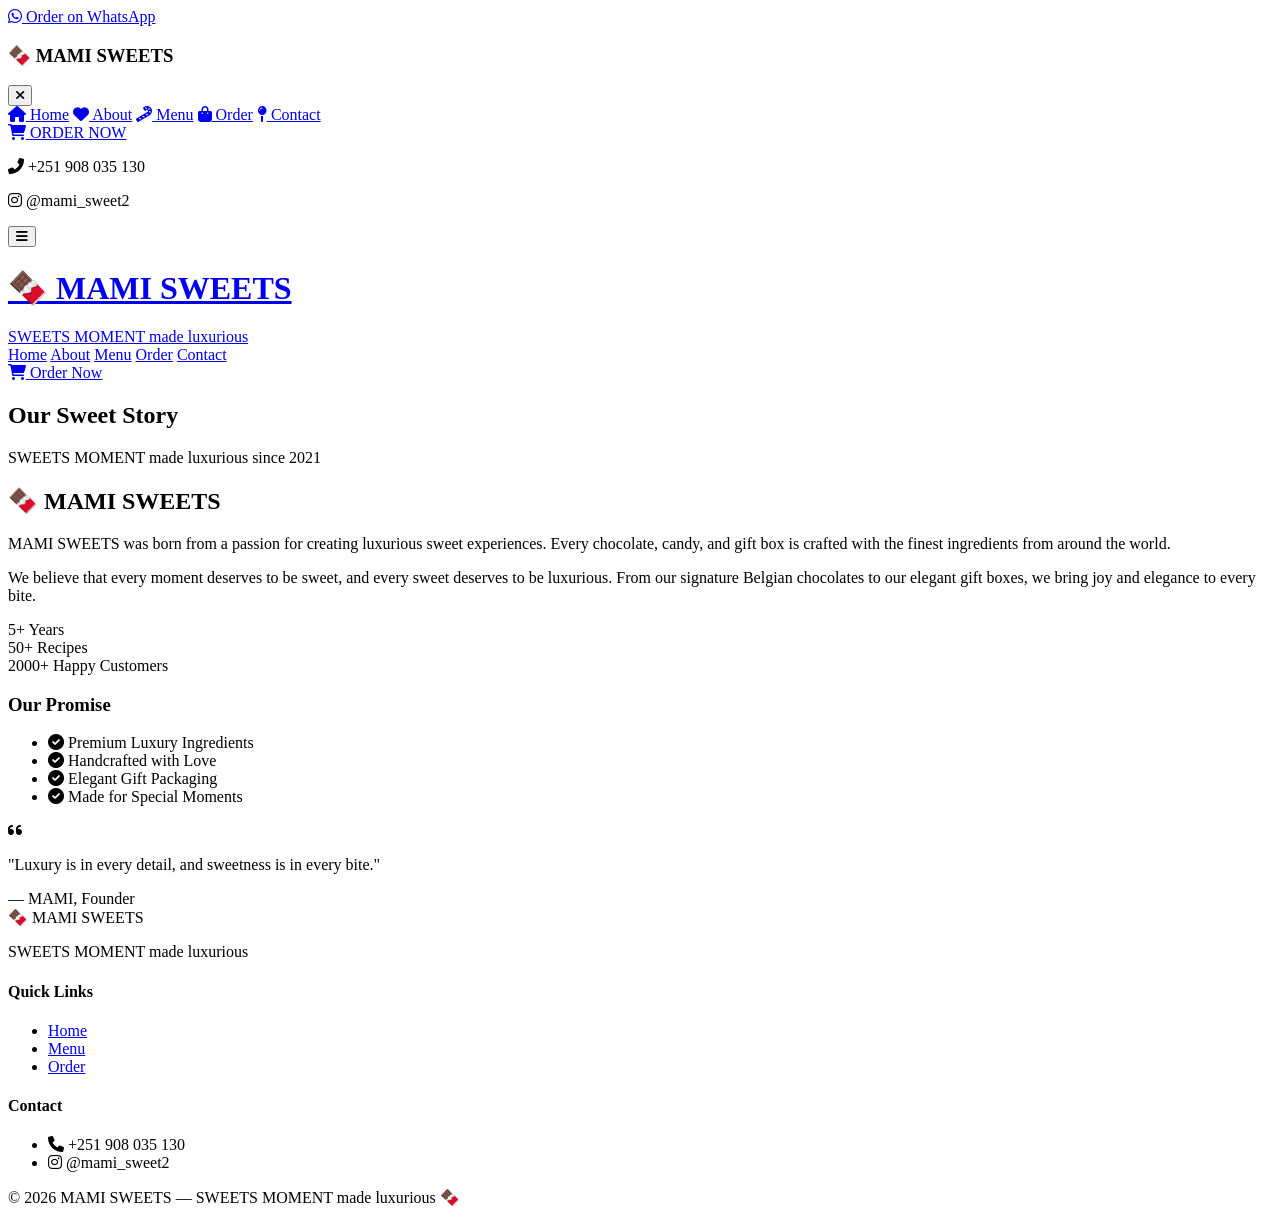
==== about.html @ bbfd6d81 "Create about.html" ====
<!DOCTYPE html>
<html lang="en">
<head>
    <meta charset="UTF-8">
    <meta name="viewport" content="width=device-width, initial-scale=1.0">
    <meta name="description" content="About MAMI SWEETS - Luxury sweets made with love in Addis Ababa">
    <title>About | MAMI SWEETS | SWEETS MOMENT made luxurious</title>
    <link href="https://fonts.googleapis.com/css2?family=Inter:wght@300;400;500;600;700&family=Playfair+Display:wght@400;500;600;700&display=swap" rel="stylesheet">
    <link rel="stylesheet" href="https://cdnjs.cloudflare.com/ajax/libs/font-awesome/6.0.0-beta3/css/all.min.css">
    <link rel="stylesheet" href="https://unpkg.com/aos@2.3.1/dist/aos.css">
    <link rel="stylesheet" href="css/style.css">
</head>
<body>

<div class="page-transition"></div>

<a href="https://wa.me/251908035130?text=Hello%20MAMI%20SWEETS" class="whatsapp-float" target="_blank">
    <i class="fab fa-whatsapp"></i>
    <span class="whatsapp-tooltip">Order on WhatsApp</span>
</a>

<div class="mobile-sidebar" id="mobileSidebar">
    <div class="sidebar-header"><h3>🍫 MAMI SWEETS</h3><button class="close-sidebar" id="closeSidebarBtn"><i class="fas fa-times"></i></button></div>
    <div class="sidebar-nav">
        <a href="index.html"><i class="fas fa-home"></i> Home</a>
        <a href="about.html" class="active"><i class="fas fa-heart"></i> About</a>
        <a href="menu.html"><i class="fas fa-candy-cane"></i> Menu</a>
        <a href="order.html"><i class="fas fa-shopping-bag"></i> Order</a>
        <a href="contact.html"><i class="fas fa-map-pin"></i> Contact</a>
    </div>
    <a href="order.html" class="sidebar-order-btn"><i class="fas fa-shopping-cart"></i> ORDER NOW</a>
    <div class="sidebar-footer">
        <p><i class="fas fa-phone-alt"></i> +251 908 035 130</p>
        <p><i class="fab fa-instagram"></i> @mami_sweet2</p>
    </div>
</div>
<div class="sidebar-overlay" id="sidebarOverlay"></div>

<header class="main-header">
    <div class="container">
        <button class="mobile-menu-btn" id="mobileMenuBtn"><i class="fas fa-bars"></i></button>
        <div class="logo"><a href="index.html"><h1>🍫 MAMI SWEETS</h1><span>SWEETS MOMENT made luxurious</span></a></div>
        <nav class="desktop-nav">
            <a href="index.html">Home</a>
            <a href="about.html" class="active">About</a>
            <a href="menu.html">Menu</a>
            <a href="order.html">Order</a>
            <a href="contact.html">Contact</a>
        </nav>
        <a href="order.html" class="btn-order"><i class="fas fa-shopping-cart"></i> Order Now</a>
    </div>
</header>

<main>
    <section class="hero">
        <div class="hero-bg" style="background-image: url('https://images.unsplash.com/photo-1549007953-2f2c0f240c02?w=1920&h=800&fit=crop');"></div>
        <div class="hero-overlay-warm"></div>
        <div class="container hero-content">
            <h1>Our Sweet Story</h1>
            <p>SWEETS MOMENT made luxurious since 2021</p>
        </div>
    </section>

    <section class="about-section">
        <div class="container">
            <div class="about-grid">
                <div class="about-text">
                    <h2>🍫 MAMI SWEETS</h2>
                    <p>MAMI SWEETS was born from a passion for creating luxurious sweet experiences. Every chocolate, candy, and gift box is crafted with the finest ingredients from around the world.</p>
                    <p>We believe that every moment deserves to be sweet, and every sweet deserves to be luxurious. From our signature Belgian chocolates to our elegant gift boxes, we bring joy and elegance to every bite.</p>
                    <div class="stats">
                        <div class="stat"><span class="number">5+</span> <span>Years</span></div>
                        <div class="stat"><span class="number">50+</span> <span>Recipes</span></div>
                        <div class="stat"><span class="number">2000+</span> <span>Happy Customers</span></div>
                    </div>
                </div>
                <div class="about-values">
                    <h3>Our Promise</h3>
                    <ul>
                        <li><i class="fas fa-check-circle"></i> Premium Luxury Ingredients</li>
                        <li><i class="fas fa-check-circle"></i> Handcrafted with Love</li>
                        <li><i class="fas fa-check-circle"></i> Elegant Gift Packaging</li>
                        <li><i class="fas fa-check-circle"></i> Made for Special Moments</li>
                    </ul>
                </div>
            </div>
        </div>
    </section>

    <section class="quote-section">
        <div class="container">
            <div class="quote-card">
                <i class="fas fa-quote-left"></i>
                <p>"Luxury is in every detail, and sweetness is in every bite."</p>
                <span>— MAMI, Founder</span>
            </div>
        </div>
    </section>
</main>

<footer class="main-footer">
    <div class="container">
        <div class="footer-grid">
            <div class="footer-col"><div class="footer-logo">🍫 MAMI SWEETS</div><p class="tagline">SWEETS MOMENT made luxurious</p></div>
            <div class="footer-col"><h4>Quick Links</h4><ul><li><a href="index.html">Home</a></li><li><a href="menu.html">Menu</a></li><li><a href="order.html">Order</a></li></ul></div>
            <div class="footer-col"><h4>Contact</h4><ul><li><i class="fas fa-phone"></i> +251 908 035 130</li><li><i class="fab fa-instagram"></i> @mami_sweet2</li></ul></div>
        </div>
        <div class="footer-bottom"><p>&copy; 2026 MAMI SWEETS — SWEETS MOMENT made luxurious 🍫</p></div>
    </div>
</footer>

<script src="https://unpkg.com/aos@2.3.1/dist/aos.js"></script>
<script src="js/main.js"></script>
<script>AOS.init({ duration: 800, once: true });</script>
</body>
</html>
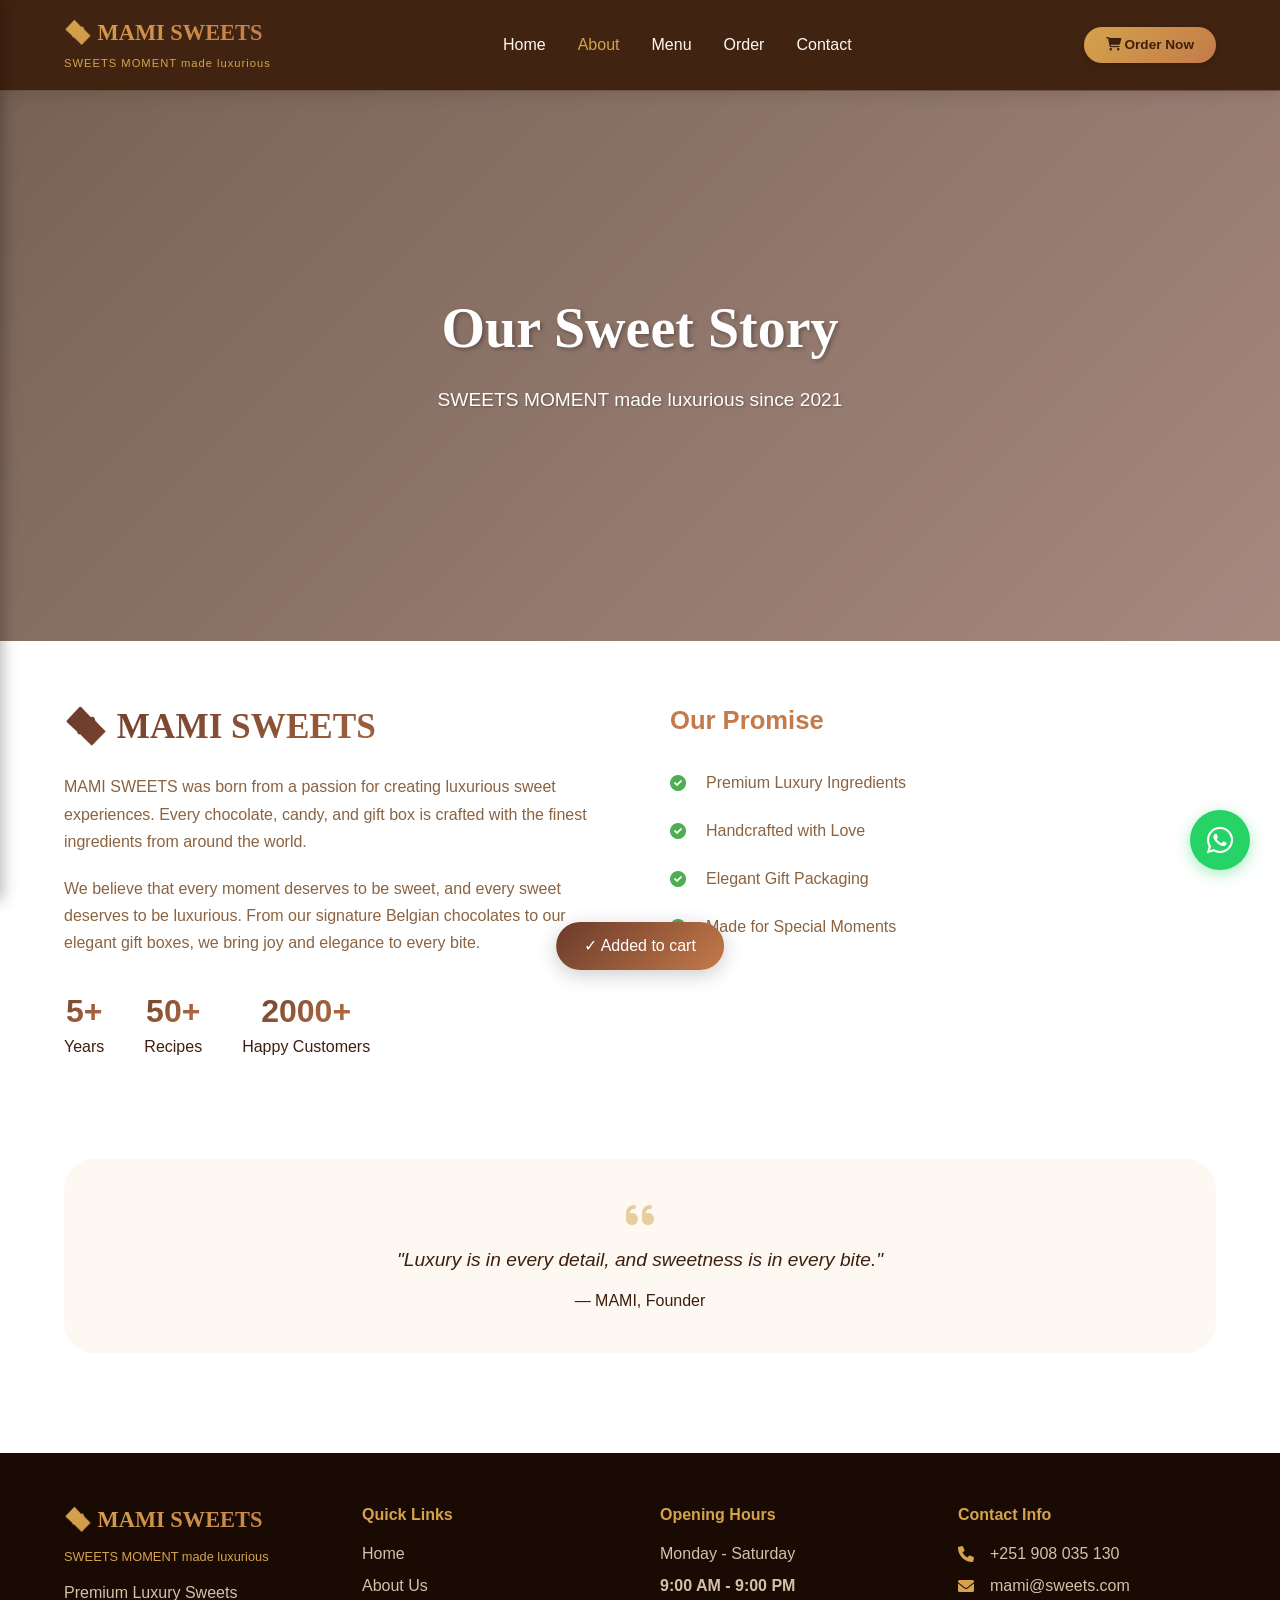
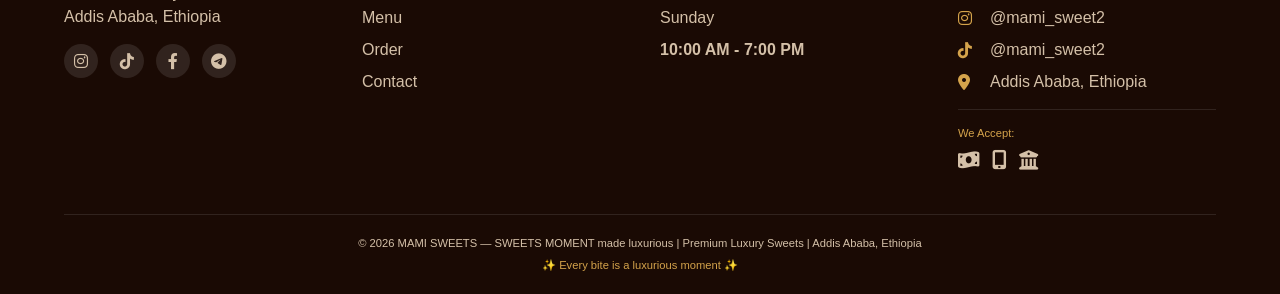
==== commit b7b9aa05: "Update about.html" ====
--- a/about.html
+++ b/about.html
@@ -2,8 +2,9 @@
 <html lang="en">
 <head>
     <meta charset="UTF-8">
-    <meta name="viewport" content="width=device-width, initial-scale=1.0">
-    <meta name="description" content="About MAMI SWEETS - Luxury sweets made with love in Addis Ababa">
+    <meta name="viewport" content="width=device-width, initial-scale=1.0, viewport-fit=cover">
+    <meta name="description" content="About MAMI SWEETS - Luxury sweets made with love in Addis Ababa, Ethiopia. SWEETS MOMENT made luxurious.">
+    <meta name="theme-color" content="#3E1F0D">
     <title>About | MAMI SWEETS | SWEETS MOMENT made luxurious</title>
     <link href="https://fonts.googleapis.com/css2?family=Inter:wght@300;400;500;600;700&family=Playfair+Display:wght@400;500;600;700&display=swap" rel="stylesheet">
     <link rel="stylesheet" href="https://cdnjs.cloudflare.com/ajax/libs/font-awesome/6.0.0-beta3/css/all.min.css">
@@ -14,13 +15,18 @@
 
 <div class="page-transition"></div>
 
-<a href="https://wa.me/251908035130?text=Hello%20MAMI%20SWEETS" class="whatsapp-float" target="_blank">
+<!-- WhatsApp Floating Button -->
+<a href="https://wa.me/251908035130?text=Hello%20MAMI%20SWEETS%2C%20I%20would%20like%20to%20place%20an%20order%20%F0%9F%8D%AB" class="whatsapp-float" target="_blank">
     <i class="fab fa-whatsapp"></i>
     <span class="whatsapp-tooltip">Order on WhatsApp</span>
 </a>
 
+<!-- Mobile Sidebar -->
 <div class="mobile-sidebar" id="mobileSidebar">
-    <div class="sidebar-header"><h3>🍫 MAMI SWEETS</h3><button class="close-sidebar" id="closeSidebarBtn"><i class="fas fa-times"></i></button></div>
+    <div class="sidebar-header">
+        <h3>🍫 MAMI SWEETS</h3>
+        <button class="close-sidebar" id="closeSidebarBtn"><i class="fas fa-times"></i></button>
+    </div>
     <div class="sidebar-nav">
         <a href="index.html"><i class="fas fa-home"></i> Home</a>
         <a href="about.html" class="active"><i class="fas fa-heart"></i> About</a>
@@ -31,15 +37,24 @@
     <a href="order.html" class="sidebar-order-btn"><i class="fas fa-shopping-cart"></i> ORDER NOW</a>
     <div class="sidebar-footer">
         <p><i class="fas fa-phone-alt"></i> +251 908 035 130</p>
+        <p><i class="fas fa-envelope"></i> mami@sweets.com</p>
+        <p><i class="fas fa-location-dot"></i> Addis Ababa, Ethiopia</p>
         <p><i class="fab fa-instagram"></i> @mami_sweet2</p>
+        <p><i class="fab fa-tiktok"></i> @mami_sweet2</p>
     </div>
 </div>
 <div class="sidebar-overlay" id="sidebarOverlay"></div>
 
+<!-- Header -->
 <header class="main-header">
     <div class="container">
         <button class="mobile-menu-btn" id="mobileMenuBtn"><i class="fas fa-bars"></i></button>
-        <div class="logo"><a href="index.html"><h1>🍫 MAMI SWEETS</h1><span>SWEETS MOMENT made luxurious</span></a></div>
+        <div class="logo">
+            <a href="index.html">
+                <h1>🍫 MAMI SWEETS</h1>
+                <span>SWEETS MOMENT made luxurious</span>
+            </a>
+        </div>
         <nav class="desktop-nav">
             <a href="index.html">Home</a>
             <a href="about.html" class="active">About</a>
@@ -51,9 +66,11 @@
     </div>
 </header>
 
+<!-- Main Content -->
 <main>
-    <section class="hero">
-        <div class="hero-bg" style="background-image: url('https://images.unsplash.com/photo-1549007953-2f2c0f240c02?w=1920&h=800&fit=crop');"></div>
+    <!-- Hero Section with Sweet Image -->
+    <section class="hero" data-aos="fade-up">
+        <div class="hero-bg" style="background-image: url('https://raw.githubusercontent.com/Addis477/Mami-sweet/2ad40d989db79b70dbbe5d5258f4e369045bbec9/ai-generated-several-different-pastries-are-put-on-a-wooden-table-free-photo.jpg');"></div>
         <div class="hero-overlay-warm"></div>
         <div class="container hero-content">
             <h1>Our Sweet Story</h1>
@@ -61,7 +78,8 @@
         </div>
     </section>
 
-    <section class="about-section">
+    <!-- About Content -->
+    <section class="about-section" data-aos="fade-up">
         <div class="container">
             <div class="about-grid">
                 <div class="about-text">
@@ -87,7 +105,8 @@
         </div>
     </section>
 
-    <section class="quote-section">
+    <!-- Quote Section -->
+    <section class="quote-section" data-aos="fade-up">
         <div class="container">
             <div class="quote-card">
                 <i class="fas fa-quote-left"></i>
@@ -98,19 +117,69 @@
     </section>
 </main>
 
+<!-- Footer -->
 <footer class="main-footer">
     <div class="container">
         <div class="footer-grid">
-            <div class="footer-col"><div class="footer-logo">🍫 MAMI SWEETS</div><p class="tagline">SWEETS MOMENT made luxurious</p></div>
-            <div class="footer-col"><h4>Quick Links</h4><ul><li><a href="index.html">Home</a></li><li><a href="menu.html">Menu</a></li><li><a href="order.html">Order</a></li></ul></div>
-            <div class="footer-col"><h4>Contact</h4><ul><li><i class="fas fa-phone"></i> +251 908 035 130</li><li><i class="fab fa-instagram"></i> @mami_sweet2</li></ul></div>
+            <div class="footer-col">
+                <div class="footer-logo">🍫 MAMI SWEETS</div>
+                <p class="tagline">SWEETS MOMENT made luxurious</p>
+                <p>Premium Luxury Sweets<br>Addis Ababa, Ethiopia</p>
+                <div class="social-links">
+                    <a href="#"><i class="fab fa-instagram"></i></a>
+                    <a href="#"><i class="fab fa-tiktok"></i></a>
+                    <a href="#"><i class="fab fa-facebook-f"></i></a>
+                    <a href="#"><i class="fab fa-telegram-plane"></i></a>
+                </div>
+            </div>
+            <div class="footer-col">
+                <h4>Quick Links</h4>
+                <ul>
+                    <li><a href="index.html">Home</a></li>
+                    <li><a href="about.html">About Us</a></li>
+                    <li><a href="menu.html">Menu</a></li>
+                    <li><a href="order.html">Order</a></li>
+                    <li><a href="contact.html">Contact</a></li>
+                </ul>
+            </div>
+            <div class="footer-col">
+                <h4>Opening Hours</h4>
+                <ul class="hours">
+                    <li>Monday - Saturday</li>
+                    <li><strong>9:00 AM - 9:00 PM</strong></li>
+                    <li>Sunday</li>
+                    <li><strong>10:00 AM - 7:00 PM</strong></li>
+                </ul>
+            </div>
+            <div class="footer-col">
+                <h4>Contact Info</h4>
+                <ul class="contact-info">
+                    <li><i class="fas fa-phone"></i> +251 908 035 130</li>
+                    <li><i class="fas fa-envelope"></i> mami@sweets.com</li>
+                    <li><i class="fab fa-instagram"></i> @mami_sweet2</li>
+                    <li><i class="fab fa-tiktok"></i> @mami_sweet2</li>
+                    <li><i class="fas fa-location-dot"></i> Addis Ababa, Ethiopia</li>
+                </ul>
+                <div class="payment-badge">
+                    <span>We Accept:</span>
+                    <i class="fas fa-money-bill-wave"></i>
+                    <i class="fas fa-mobile-alt"></i>
+                    <i class="fas fa-university"></i>
+                </div>
+            </div>
         </div>
-        <div class="footer-bottom"><p>&copy; 2026 MAMI SWEETS — SWEETS MOMENT made luxurious 🍫</p></div>
+        <div class="footer-bottom">
+            <p>&copy; 2026 MAMI SWEETS — SWEETS MOMENT made luxurious | Premium Luxury Sweets | Addis Ababa, Ethiopia</p>
+            <p class="footer-heart">✨ Every bite is a luxurious moment ✨</p>
+        </div>
     </div>
 </footer>
 
+<div id="toastMsg" class="toast-msg">✓ Added to cart</div>
 <script src="https://unpkg.com/aos@2.3.1/dist/aos.js"></script>
 <script src="js/main.js"></script>
-<script>AOS.init({ duration: 800, once: true });</script>
+<script>
+    AOS.init({ duration: 800, once: true, offset: 100 });
+</script>
 </body>
 </html>
--- a/css/style.css
+++ b/css/style.css
@@ -0,0 +1,1490 @@
+/* ============================================
+   MAMI SWEETS - COMPLETE PREMIUM STYLESHEET
+   Warm Chocolate Colors | Luxury Sweets Theme
+   SWEETS MOMENT made luxurious
+   ============================================ */
+
+:root {
+    --white: #FFFFFF;
+    --bg-light: #FDF8F2;
+    --gray-light: #E8DCCC;
+    --gray-mid: #D4C0A8;
+    --text-dark: #3E1F0D;
+    --text-muted: #8B6340;
+    --primary-chocolate: #6B3A2A;
+    --primary-caramel: #C47A4A;
+    --primary-gold: #D4A34B;
+    --primary-warm: #8B5A2B;
+    --chocolate-light: #A0522D;
+    --chocolate-dark: #3E1F0D;
+    --green-primary: #4CAF50;
+    --green-dark: #388E3C;
+    --whatsapp-green: #25D366;
+    --shadow: 0 4px 15px rgba(0,0,0,0.1);
+    --shadow-hover: 0 12px 30px rgba(0,0,0,0.15);
+    --transition: all 0.3s ease;
+}
+
+* {
+    margin: 0;
+    padding: 0;
+    box-sizing: border-box;
+}
+
+body {
+    font-family: 'Inter', sans-serif;
+    background: var(--white);
+    color: var(--text-dark);
+    line-height: 1.5;
+    overflow-x: hidden;
+}
+
+.container {
+    max-width: 1200px;
+    margin: 0 auto;
+    padding: 0 24px;
+}
+
+/* ========== PAGE TRANSITION ========== */
+.page-transition {
+    position: fixed;
+    top: 0;
+    left: 0;
+    width: 100%;
+    height: 100%;
+    background: linear-gradient(135deg, #6B3A2A, #C47A4A);
+    z-index: 9999;
+    pointer-events: none;
+    opacity: 0;
+    transition: opacity 0.5s ease;
+}
+
+.page-transition.active {
+    opacity: 1;
+}
+
+/* ========== WHATSAPP FLOATING BUTTON ========== */
+.whatsapp-float {
+    position: fixed;
+    bottom: 30px;
+    right: 30px;
+    background: var(--whatsapp-green);
+    color: white;
+    width: 60px;
+    height: 60px;
+    border-radius: 50%;
+    display: flex;
+    align-items: center;
+    justify-content: center;
+    font-size: 30px;
+    text-decoration: none;
+    box-shadow: 0 4px 15px rgba(37, 211, 102, 0.4);
+    transition: all 0.3s ease;
+    z-index: 1000;
+    animation: pulse 2s infinite;
+}
+
+.whatsapp-float:hover {
+    transform: scale(1.1);
+    background: #20b859;
+}
+
+.whatsapp-tooltip {
+    position: absolute;
+    right: 70px;
+    background: #333;
+    color: white;
+    padding: 6px 12px;
+    border-radius: 8px;
+    font-size: 12px;
+    white-space: nowrap;
+    opacity: 0;
+    visibility: hidden;
+    transition: all 0.3s ease;
+}
+
+.whatsapp-float:hover .whatsapp-tooltip {
+    opacity: 1;
+    visibility: visible;
+    right: 75px;
+}
+
+@keyframes pulse {
+    0% { box-shadow: 0 0 0 0 rgba(37, 211, 102, 0.7); }
+    70% { box-shadow: 0 0 0 15px rgba(37, 211, 102, 0); }
+    100% { box-shadow: 0 0 0 0 rgba(37, 211, 102, 0); }
+}
+
+/* ========== GIFT CARD SECTION ========== */
+.gift-card-section {
+    padding: 60px 0;
+    background: linear-gradient(135deg, #FDF8F2, #F5EDE3);
+}
+
+.gift-card-wrapper {
+    display: grid;
+    grid-template-columns: 1fr 1fr;
+    gap: 40px;
+    background: white;
+    border-radius: 30px;
+    overflow: hidden;
+    box-shadow: 0 20px 40px rgba(0,0,0,0.1);
+}
+
+.gift-card-content {
+    padding: 40px;
+}
+
+.gift-card-icon {
+    position: relative;
+    margin-bottom: 20px;
+}
+
+.gift-card-icon i:first-child {
+    font-size: 50px;
+    color: #C47A4A;
+}
+
+.heart-icon {
+    position: absolute;
+    font-size: 20px;
+    color: #D4A34B;
+    top: -5px;
+    left: 35px;
+    animation: heartbeat 1.5s infinite;
+}
+
+@keyframes heartbeat {
+    0% { transform: scale(1); }
+    50% { transform: scale(1.2); }
+    100% { transform: scale(1); }
+}
+
+.gift-card-content h2 {
+    font-size: 1.8rem;
+    color: #3E1F0D;
+    margin-bottom: 15px;
+    font-family: 'Playfair Display', serif;
+}
+
+.gift-card-content p {
+    color: #8B6340;
+    margin-bottom: 25px;
+    line-height: 1.6;
+}
+
+.gift-amount {
+    display: flex;
+    gap: 12px;
+    margin-bottom: 25px;
+    flex-wrap: wrap;
+}
+
+.gift-amount span {
+    background: #FDF8F2;
+    padding: 8px 20px;
+    border-radius: 50px;
+    cursor: pointer;
+    transition: all 0.3s;
+    border: 1px solid #D4C0A8;
+    font-weight: 500;
+}
+
+.gift-amount span:hover {
+    background: #C47A4A;
+    color: white;
+    border-color: #C47A4A;
+}
+
+.gift-card-form input,
+.gift-card-form textarea {
+    width: 100%;
+    margin-bottom: 12px;
+}
+
+.gift-btn {
+    background: linear-gradient(135deg, #6B3A2A, #C47A4A);
+    color: white;
+    border: none;
+    padding: 14px;
+    border-radius: 50px;
+    font-weight: 600;
+    cursor: pointer;
+    width: 100%;
+    transition: all 0.3s;
+}
+
+.gift-btn:hover {
+    transform: translateY(-2px);
+    box-shadow: 0 5px 15px rgba(107,58,42,0.3);
+}
+
+.gift-card-preview {
+    background: linear-gradient(135deg, #6B3A2A, #C47A4A);
+    display: flex;
+    align-items: center;
+    justify-content: center;
+    padding: 40px;
+}
+
+.card-preview {
+    width: 280px;
+    height: 180px;
+    background: white;
+    border-radius: 20px;
+    position: relative;
+    overflow: hidden;
+    box-shadow: 0 10px 30px rgba(0,0,0,0.2);
+    transition: transform 0.3s;
+}
+
+.card-preview:hover {
+    transform: translateY(-5px);
+}
+
+.preview-front {
+    padding: 20px;
+    text-align: center;
+    height: 100%;
+    display: flex;
+    flex-direction: column;
+    justify-content: center;
+}
+
+.preview-front i {
+    font-size: 40px;
+    color: #C47A4A;
+    margin-bottom: 10px;
+}
+
+.preview-front h3 {
+    color: #3E1F0D;
+    font-family: 'Playfair Display', serif;
+    font-size: 1.2rem;
+}
+
+.preview-front p {
+    color: #8B6340;
+    font-size: 0.8rem;
+}
+
+.preview-amount {
+    margin-top: 15px;
+    font-size: 1.5rem;
+    font-weight: bold;
+    color: #C47A4A;
+}
+
+/* ========== HEADER ========== */
+.main-header {
+    background: rgba(62, 31, 13, 0.98);
+    backdrop-filter: blur(12px);
+    box-shadow: var(--shadow);
+    position: sticky;
+    top: 0;
+    z-index: 100;
+    border-bottom: 1px solid rgba(212, 192, 168, 0.3);
+}
+
+.main-header .container {
+    display: flex;
+    justify-content: space-between;
+    align-items: center;
+    padding: 16px 24px;
+}
+
+.logo a {
+    text-decoration: none;
+}
+
+.logo h1 {
+    font-size: 1.4rem;
+    background: linear-gradient(135deg, #D4A34B, #C47A4A);
+    -webkit-background-clip: text;
+    background-clip: text;
+    color: transparent;
+    font-family: 'Playfair Display', serif;
+}
+
+.logo span {
+    font-size: 0.7rem;
+    color: #D4A34B;
+    letter-spacing: 1px;
+}
+
+.desktop-nav {
+    display: flex;
+    gap: 32px;
+}
+
+.desktop-nav a {
+    text-decoration: none;
+    color: #FDF8F2;
+    font-weight: 500;
+    transition: var(--transition);
+}
+
+.desktop-nav a:hover,
+.desktop-nav a.active {
+    color: #D4A34B;
+}
+
+.btn-order {
+    background: linear-gradient(135deg, #D4A34B, #C47A4A);
+    color: #3E1F0D;
+    padding: 8px 22px;
+    border-radius: 40px;
+    text-decoration: none;
+    font-weight: 600;
+    font-size: 0.85rem;
+    transition: var(--transition);
+    box-shadow: 0 2px 8px rgba(0,0,0,0.2);
+}
+
+.btn-order:hover {
+    transform: scale(0.96);
+    opacity: 0.9;
+}
+
+/* ========== MOBILE SIDEBAR ========== */
+.mobile-menu-btn {
+    display: none;
+    background: none;
+    border: none;
+    font-size: 1.6rem;
+    color: #D4A34B;
+    cursor: pointer;
+}
+
+.sidebar-overlay {
+    position: fixed;
+    top: 0;
+    left: 0;
+    width: 100%;
+    height: 100%;
+    background: rgba(0,0,0,0.7);
+    z-index: 998;
+    opacity: 0;
+    visibility: hidden;
+    transition: 0.3s;
+}
+
+.sidebar-overlay.active {
+    opacity: 1;
+    visibility: visible;
+}
+
+.mobile-sidebar {
+    position: fixed;
+    top: 0;
+    left: 0;
+    width: 280px;
+    height: 100%;
+    background: #2A1508;
+    z-index: 999;
+    transform: translateX(-100%);
+    transition: transform 0.3s ease;
+    box-shadow: 2px 0 15px rgba(0,0,0,0.3);
+    display: flex;
+    flex-direction: column;
+}
+
+.mobile-sidebar.open {
+    transform: translateX(0);
+}
+
+.sidebar-header {
+    padding: 24px 20px;
+    border-bottom: 1px solid rgba(212, 192, 168, 0.2);
+    display: flex;
+    justify-content: space-between;
+    align-items: center;
+}
+
+.sidebar-header h3 {
+    color: #D4A34B;
+    font-family: 'Playfair Display', serif;
+}
+
+.close-sidebar {
+    background: none;
+    border: none;
+    font-size: 1.2rem;
+    cursor: pointer;
+    color: #D4C0A8;
+}
+
+.sidebar-nav {
+    flex: 1;
+    padding: 20px;
+    display: flex;
+    flex-direction: column;
+    gap: 10px;
+}
+
+.sidebar-nav a {
+    text-decoration: none;
+    color: #FDF8F2;
+    padding: 12px;
+    display: flex;
+    align-items: center;
+    gap: 12px;
+    border-radius: 12px;
+    transition: var(--transition);
+}
+
+.sidebar-nav a i {
+    width: 24px;
+    color: #D4A34B;
+}
+
+.sidebar-nav a:hover,
+.sidebar-nav a.active {
+    background: rgba(212, 163, 75, 0.2);
+    color: #D4A34B;
+}
+
+.sidebar-order-btn {
+    margin: 20px;
+    background: linear-gradient(135deg, #D4A34B, #C47A4A);
+    color: #3E1F0D;
+    text-decoration: none;
+    padding: 14px;
+    text-align: center;
+    border-radius: 40px;
+    font-weight: 600;
+}
+
+.sidebar-footer {
+    padding: 20px;
+    border-top: 1px solid rgba(212, 192, 168, 0.2);
+    font-size: 0.7rem;
+    color: #D4C0A8;
+    line-height: 1.8;
+}
+
+.sidebar-footer i {
+    width: 24px;
+    color: #D4A34B;
+}
+
+/* ========== HERO SECTION ========== */
+.hero {
+    position: relative;
+    min-height: 550px;
+    display: flex;
+    align-items: center;
+    justify-content: center;
+    text-align: center;
+    overflow: hidden;
+}
+
+.hero-bg {
+    position: absolute;
+    top: 0;
+    left: 0;
+    width: 100%;
+    height: 100%;
+    background-size: cover;
+    background-position: center;
+    z-index: 0;
+}
+
+.hero-overlay-warm {
+    position: absolute;
+    top: 0;
+    left: 0;
+    width: 100%;
+    height: 100%;
+    background: linear-gradient(135deg, rgba(62,31,13,0.7), rgba(107,58,42,0.6));
+    z-index: 1;
+}
+
+.hero-content {
+    position: relative;
+    z-index: 2;
+    color: white;
+    max-width: 800px;
+}
+
+.hero-content h1 {
+    font-size: 3.5rem;
+    margin-bottom: 16px;
+    font-family: 'Playfair Display', serif;
+    text-shadow: 2px 2px 4px rgba(0,0,0,0.3);
+}
+
+.hero-content h1 .highlight {
+    background: linear-gradient(135deg, #D4A34B, #FFD700);
+    -webkit-background-clip: text;
+    background-clip: text;
+    color: transparent;
+}
+
+.hero-content p {
+    font-size: 1.2rem;
+    margin-bottom: 30px;
+    text-shadow: 1px 1px 2px rgba(0,0,0,0.3);
+}
+
+.hero-buttons {
+    display: flex;
+    gap: 16px;
+    justify-content: center;
+}
+
+.hero-btn {
+    background: linear-gradient(135deg, #D4A34B, #C47A4A);
+    color: #3E1F0D;
+    padding: 12px 32px;
+    border-radius: 50px;
+    text-decoration: none;
+    font-weight: 600;
+    transition: var(--transition);
+}
+
+.hero-btn-secondary {
+    background: transparent;
+    border: 2px solid #D4A34B;
+    color: white;
+    padding: 12px 32px;
+    border-radius: 50px;
+    text-decoration: none;
+    font-weight: 600;
+    transition: var(--transition);
+}
+
+.hero-btn:hover,
+.hero-btn-secondary:hover {
+    transform: translateY(-3px);
+}
+
+/* ========== CATEGORY STYLES ========== */
+.category-wrapper {
+    background: linear-gradient(135deg, #FDF8F2 0%, #F5EDE3 100%);
+    padding: 25px 0;
+    margin: 20px 0 10px;
+    border-radius: 60px;
+}
+
+.category-container {
+    display: flex;
+    justify-content: center;
+    flex-wrap: wrap;
+    gap: 16px;
+    max-width: 800px;
+    margin: 0 auto;
+    padding: 0 20px;
+}
+
+.cat-btn {
+    display: flex;
+    align-items: center;
+    gap: 10px;
+    padding: 12px 28px;
+    border: none;
+    border-radius: 60px;
+    font-size: 1rem;
+    font-weight: 600;
+    cursor: pointer;
+    transition: all 0.3s cubic-bezier(0.4, 0, 0.2, 1);
+    box-shadow: 0 2px 8px rgba(0,0,0,0.08);
+}
+
+.cat-btn i {
+    font-size: 1.1rem;
+    transition: transform 0.2s;
+}
+
+.cat-btn:hover {
+    transform: translateY(-3px);
+    box-shadow: 0 6px 20px rgba(0,0,0,0.15);
+}
+
+.cat-btn:hover i {
+    transform: scale(1.1);
+}
+
+/* Chocolate Theme Colors */
+.cat-btn[data-cat="all"] {
+    background: linear-gradient(135deg, #D4A34B, #C47A4A);
+    color: white;
+}
+.cat-btn[data-cat="chocolates"] {
+    background: linear-gradient(135deg, #6B3A2A, #8B5A2B);
+    color: white;
+}
+.cat-btn[data-cat="candies"] {
+    background: linear-gradient(135deg, #C47A4A, #D4956A);
+    color: white;
+}
+.cat-btn[data-cat="gifts"] {
+    background: linear-gradient(135deg, #D4A34B, #E8B85A);
+    color: white;
+}
+
+.cat-btn.active {
+    box-shadow: 0 0 0 3px rgba(255,255,255,0.5), 0 4px 15px rgba(0,0,0,0.2);
+    transform: scale(1.02);
+}
+
+/* ========== SECTION TITLES ========== */
+.section-title {
+    text-align: center;
+    font-size: 2.2rem;
+    margin: 60px 0 30px;
+    font-family: 'Playfair Display', serif;
+    background: linear-gradient(135deg, #6B3A2A, #C47A4A);
+    -webkit-background-clip: text;
+    background-clip: text;
+    color: transparent;
+    position: relative;
+}
+
+.section-title::after {
+    content: '';
+    position: absolute;
+    bottom: -12px;
+    left: 50%;
+    transform: translateX(-50%);
+    width: 70px;
+    height: 3px;
+    background: linear-gradient(90deg, #D4A34B, #C47A4A);
+    border-radius: 3px;
+}
+
+.section-title-small {
+    font-size: 1.6rem;
+    margin: 30px 0 20px;
+    color: #C47A4A;
+    font-family: 'Playfair Display', serif;
+}
+
+/* ========== PRODUCT CARDS ========== */
+.cards-grid {
+    display: grid;
+    grid-template-columns: repeat(auto-fill, minmax(280px, 1fr));
+    gap: 30px;
+    margin: 40px 0;
+}
+
+.product-card {
+    background: white;
+    border-radius: 24px;
+    overflow: hidden;
+    transition: var(--transition);
+    box-shadow: var(--shadow);
+    border: 1px solid #E8DCCC;
+    position: relative;
+}
+
+.product-card:hover {
+    transform: translateY(-8px);
+    box-shadow: var(--shadow-hover);
+    border-color: #C47A4A;
+}
+
+.card-image {
+    width: 100%;
+    height: 220px;
+    object-fit: cover;
+    transition: transform 0.4s;
+}
+
+.product-card:hover .card-image {
+    transform: scale(1.03);
+}
+
+.card-content {
+    padding: 20px;
+    position: relative;
+}
+
+.card-badge {
+    position: absolute;
+    top: -12px;
+    right: 20px;
+    background: linear-gradient(135deg, #D4A34B, #C47A4A);
+    color: #3E1F0D;
+    padding: 4px 12px;
+    border-radius: 30px;
+    font-size: 0.7rem;
+    font-weight: 600;
+}
+
+.card-content h3 {
+    font-size: 1.3rem;
+    margin-bottom: 8px;
+    font-family: 'Playfair Display', serif;
+}
+
+.card-content p {
+    color: #8B6340;
+    font-size: 0.85rem;
+    margin-bottom: 12px;
+}
+
+.price {
+    color: #C47A4A;
+    font-weight: 700;
+    font-size: 1.3rem;
+    margin: 12px 0;
+}
+
+.shop-now-btn {
+    display: inline-block;
+    background: linear-gradient(135deg, #6B3A2A, #C47A4A);
+    color: white;
+    padding: 8px 20px;
+    border-radius: 40px;
+    text-decoration: none;
+    font-weight: 500;
+    font-size: 0.85rem;
+    transition: var(--transition);
+}
+
+.shop-now-btn:hover {
+    transform: translateX(5px);
+}
+
+/* ========== FEATURES SECTION ========== */
+.features-section {
+    padding: 60px 0;
+    background: #FDF8F2;
+}
+
+.features-grid {
+    display: grid;
+    grid-template-columns: repeat(auto-fit, minmax(220px, 1fr));
+    gap: 30px;
+}
+
+.feature-card {
+    text-align: center;
+    padding: 30px;
+    background: white;
+    border-radius: 20px;
+    transition: var(--transition);
+    border: 1px solid #E8DCCC;
+}
+
+.feature-card:hover {
+    transform: translateY(-5px);
+    box-shadow: var(--shadow-hover);
+}
+
+.feature-card i {
+    font-size: 2.5rem;
+    color: #C47A4A;
+    margin-bottom: 15px;
+}
+
+.feature-card h3 {
+    font-size: 1.2rem;
+    margin-bottom: 10px;
+}
+
+.feature-card p {
+    color: #8B6340;
+    font-size: 0.85rem;
+}
+
+/* ========== ABOUT SECTION ========== */
+.about-section {
+    padding: 60px 0;
+}
+
+.about-grid {
+    display: grid;
+    grid-template-columns: 1fr 1fr;
+    gap: 60px;
+    align-items: start;
+}
+
+.about-text h2 {
+    font-size: 2.2rem;
+    background: linear-gradient(135deg, #6B3A2A, #C47A4A);
+    -webkit-background-clip: text;
+    background-clip: text;
+    color: transparent;
+    margin-bottom: 20px;
+    font-family: 'Playfair Display', serif;
+}
+
+.about-text p {
+    margin-bottom: 20px;
+    color: #8B6340;
+    line-height: 1.7;
+}
+
+.stats {
+    display: flex;
+    gap: 40px;
+    margin-top: 30px;
+}
+
+.stat {
+    text-align: center;
+}
+
+.stat .number {
+    font-size: 2rem;
+    font-weight: 700;
+    background: linear-gradient(135deg, #6B3A2A, #C47A4A);
+    -webkit-background-clip: text;
+    background-clip: text;
+    color: transparent;
+    display: block;
+}
+
+.about-values h3 {
+    font-size: 1.6rem;
+    margin-bottom: 20px;
+    color: #C47A4A;
+}
+
+.about-values ul {
+    list-style: none;
+}
+
+.about-values li {
+    padding: 12px 0;
+    display: flex;
+    align-items: center;
+    gap: 12px;
+    color: #8B6340;
+}
+
+.about-values li i {
+    color: #4CAF50;
+    width: 24px;
+}
+
+.quote-section {
+    padding: 40px 0;
+}
+
+.quote-card {
+    background: #FDF8F2;
+    padding: 40px;
+    border-radius: 30px;
+    text-align: center;
+}
+
+.quote-card i {
+    font-size: 2rem;
+    color: #D4A34B;
+    opacity: 0.5;
+    margin-bottom: 15px;
+    display: block;
+}
+
+.quote-card p {
+    font-size: 1.2rem;
+    font-style: italic;
+    margin-bottom: 15px;
+    color: #3E1F0D;
+}
+
+/* ========== SHOP/CART SECTION ========== */
+.shop-section {
+    padding: 40px 0;
+}
+
+.shop-layout {
+    display: grid;
+    grid-template-columns: 1fr 1fr;
+    gap: 40px;
+    margin-bottom: 50px;
+}
+
+.cart-summary {
+    background: #FDF8F2;
+    padding: 25px;
+    border-radius: 20px;
+    border: 1px solid #E8DCCC;
+}
+
+.cart-summary h3 {
+    margin-bottom: 20px;
+    color: #C47A4A;
+}
+
+.cart-items {
+    min-height: 150px;
+    max-height: 350px;
+    overflow-y: auto;
+    margin-bottom: 20px;
+}
+
+.empty-cart {
+    text-align: center;
+    padding: 40px;
+    color: #8B6340;
+}
+
+.cart-item {
+    display: flex;
+    justify-content: space-between;
+    align-items: center;
+    padding: 12px 0;
+    border-bottom: 1px solid #D4C0A8;
+    flex-wrap: wrap;
+    gap: 12px;
+}
+
+.cart-controls {
+    display: flex;
+    align-items: center;
+    gap: 8px;
+    background: #f5f5f5;
+    padding: 4px 12px;
+    border-radius: 40px;
+}
+
+.qty-btn {
+    width: 32px;
+    height: 32px;
+    background: white;
+    border: 1px solid #ddd;
+    border-radius: 50%;
+    cursor: pointer;
+    font-size: 18px;
+    font-weight: bold;
+    display: flex;
+    align-items: center;
+    justify-content: center;
+    transition: all 0.2s;
+}
+
+.qty-btn:hover {
+    background: #4CAF50;
+    color: white;
+    border-color: #4CAF50;
+}
+
+.item-qty {
+    min-width: 30px;
+    text-align: center;
+    font-weight: 600;
+}
+
+.remove-btn {
+    background: none;
+    border: none;
+    cursor: pointer;
+    font-size: 16px;
+    opacity: 0.6;
+    padding: 5px;
+}
+
+.remove-btn:hover {
+    opacity: 1;
+}
+
+.item-total-price {
+    font-weight: 600;
+    color: #4CAF50;
+    min-width: 80px;
+    text-align: right;
+}
+
+.cart-total {
+    text-align: right;
+    padding-top: 15px;
+    border-top: 2px solid #D4C0A8;
+    font-size: 1.2rem;
+}
+
+.delivery-note {
+    margin-top: 15px;
+    text-align: center;
+    font-size: 0.8rem;
+}
+
+.checkout-form {
+    background: #FDF8F2;
+    padding: 25px;
+    border-radius: 20px;
+    border: 1px solid #E8DCCC;
+}
+
+.checkout-form h3 {
+    margin-bottom: 20px;
+    color: #C47A4A;
+}
+
+.checkout-form input,
+.checkout-form select,
+.checkout-form textarea {
+    width: 100%;
+    padding: 12px;
+    margin-bottom: 15px;
+    border: 1px solid #D4C0A8;
+    border-radius: 12px;
+    font-family: 'Inter', sans-serif;
+}
+
+.form-row-small {
+    display: grid;
+    grid-template-columns: 1fr 1fr;
+    gap: 15px;
+}
+
+.items-grid {
+    display: grid;
+    grid-template-columns: repeat(auto-fill, minmax(300px, 1fr));
+    gap: 12px;
+}
+
+.shop-item {
+    background: #FDF8F2;
+    padding: 12px 20px;
+    border-radius: 12px;
+    display: flex;
+    justify-content: space-between;
+    align-items: center;
+    border: 1px solid #E8DCCC;
+}
+
+.add-to-cart-btn {
+    background: #4CAF50;
+    color: white;
+    border: none;
+    padding: 6px 16px;
+    border-radius: 30px;
+    cursor: pointer;
+    font-weight: 500;
+    transition: var(--transition);
+}
+
+.add-to-cart-btn:hover {
+    background: #388E3C;
+    transform: scale(0.96);
+}
+
+/* ========== CONTACT SECTION ========== */
+.contact-section {
+    padding: 60px 0;
+}
+
+.contact-cards {
+    display: grid;
+    grid-template-columns: repeat(4, 1fr);
+    gap: 25px;
+    margin-bottom: 40px;
+}
+
+.contact-card {
+    background: white;
+    padding: 30px 20px;
+    text-align: center;
+    border-radius: 20px;
+    box-shadow: var(--shadow);
+    border: 1px solid #E8DCCC;
+    transition: var(--transition);
+}
+
+.contact-card:hover {
+    transform: translateY(-5px);
+    box-shadow: var(--shadow-hover);
+}
+
+.icon-circle {
+    width: 70px;
+    height: 70px;
+    background: linear-gradient(135deg, #6B3A2A, #C47A4A);
+    border-radius: 50%;
+    display: flex;
+    align-items: center;
+    justify-content: center;
+    margin: 0 auto 15px;
+}
+
+.icon-circle i {
+    font-size: 28px;
+    color: white;
+}
+
+.contact-card h3 {
+    margin-bottom: 8px;
+    color: #C47A4A;
+}
+
+.social-icons {
+    display: flex;
+    justify-content: center;
+    gap: 20px;
+    margin: 40px 0;
+}
+
+.social-link {
+    width: 50px;
+    height: 50px;
+    border-radius: 50%;
+    display: flex;
+    align-items: center;
+    justify-content: center;
+    transition: var(--transition);
+    text-decoration: none;
+    color: white;
+    font-size: 22px;
+}
+
+.social-link.ig {
+    background: linear-gradient(45deg, #f09433, #d62976);
+}
+
+.social-link.fb {
+    background: #1877F2;
+}
+
+.social-link.tg {
+    background: #0088cc;
+}
+
+.social-link.tt {
+    background: #000000;
+}
+
+.social-link:hover {
+    transform: translateY(-3px);
+}
+
+#map {
+    height: 350px;
+    width: 100%;
+    border-radius: 24px;
+    margin: 30px 0;
+}
+
+.contact-form {
+    background: #FDF8F2;
+    padding: 40px;
+    border-radius: 30px;
+    box-shadow: var(--shadow);
+}
+
+.contact-form h3 {
+    text-align: center;
+    margin-bottom: 25px;
+    color: #C47A4A;
+    font-size: 1.5rem;
+}
+
+.form-row {
+    display: grid;
+    grid-template-columns: 1fr 1fr;
+    gap: 20px;
+    margin-bottom: 20px;
+}
+
+input,
+textarea,
+select {
+    width: 100%;
+    padding: 14px 16px;
+    border: 1px solid #D4C0A8;
+    border-radius: 16px;
+    font-family: 'Inter', sans-serif;
+    transition: var(--transition);
+}
+
+input:focus,
+textarea:focus {
+    outline: none;
+    border-color: #C47A4A;
+    box-shadow: 0 0 0 3px rgba(196,122,74,0.1);
+}
+
+button {
+    background: linear-gradient(135deg, #6B3A2A, #C47A4A);
+    color: white;
+    border: none;
+    padding: 14px 28px;
+    border-radius: 50px;
+    font-weight: 600;
+    cursor: pointer;
+    width: 100%;
+    transition: var(--transition);
+}
+
+button:hover {
+    transform: translateY(-2px);
+    opacity: 0.95;
+}
+
+/* ========== FOOTER ========== */
+.main-footer {
+    background: #1A0A04;
+    color: #D4C0A8;
+    padding: 50px 0 20px;
+    margin-top: 60px;
+}
+
+.footer-grid {
+    display: grid;
+    grid-template-columns: repeat(auto-fit, minmax(220px, 1fr));
+    gap: 40px;
+    margin-bottom: 40px;
+}
+
+.footer-logo {
+    font-size: 1.4rem;
+    font-weight: 700;
+    background: linear-gradient(135deg, #D4A34B, #C47A4A);
+    -webkit-background-clip: text;
+    background-clip: text;
+    color: transparent;
+    font-family: 'Playfair Display', serif;
+    margin-bottom: 10px;
+}
+
+.tagline {
+    font-size: 0.8rem;
+    color: #D4A34B;
+    margin-bottom: 15px;
+}
+
+.footer-col h4 {
+    color: #D4A34B;
+    margin-bottom: 15px;
+    font-size: 1rem;
+}
+
+.footer-col ul {
+    list-style: none;
+}
+
+.footer-col ul li {
+    margin-bottom: 8px;
+}
+
+.footer-col ul li a {
+    color: #D4C0A8;
+    text-decoration: none;
+    transition: var(--transition);
+}
+
+.footer-col ul li a:hover {
+    color: #D4A34B;
+    padding-left: 5px;
+}
+
+.social-links {
+    display: flex;
+    gap: 12px;
+    margin-top: 15px;
+}
+
+.social-links a {
+    width: 34px;
+    height: 34px;
+    background: rgba(255,255,255,0.1);
+    border-radius: 50%;
+    display: flex;
+    align-items: center;
+    justify-content: center;
+    transition: var(--transition);
+    color: #D4C0A8;
+    text-decoration: none;
+}
+
+.social-links a:hover {
+    background: #D4A34B;
+    transform: translateY(-3px);
+    color: #1A0A04;
+}
+
+.contact-info li {
+    display: flex;
+    align-items: center;
+    gap: 10px;
+    margin-bottom: 8px;
+}
+
+.contact-info li i {
+    width: 22px;
+    color: #D4A34B;
+}
+
+.payment-badge {
+    margin-top: 15px;
+    padding-top: 15px;
+    border-top: 1px solid rgba(255,255,255,0.1);
+}
+
+.payment-badge span {
+    display: block;
+    margin-bottom: 8px;
+    font-size: 0.7rem;
+    color: #D4A34B;
+}
+
+.payment-badge i {
+    font-size: 1.2rem;
+    margin-right: 8px;
+}
+
+.footer-bottom {
+    text-align: center;
+    padding-top: 20px;
+    border-top: 1px solid rgba(255,255,255,0.1);
+    font-size: 0.7rem;
+}
+
+.footer-heart {
+    margin-top: 5px;
+    color: #D4A34B;
+}
+
+/* ========== TOAST NOTIFICATION ========== */
+.toast-msg {
+    position: fixed;
+    bottom: 30px;
+    left: 50%;
+    transform: translateX(-50%) translateY(100px);
+    background: linear-gradient(135deg, #6B3A2A, #C47A4A);
+    color: white;
+    padding: 12px 28px;
+    border-radius: 50px;
+    z-index: 2000;
+    transition: transform 0.3s;
+    font-weight: 500;
+    box-shadow: 0 5px 20px rgba(0,0,0,0.2);
+}
+
+.toast-msg.show {
+    transform: translateX(-50%) translateY(0);
+}
+
+/* ========== ANIMATIONS ========== */
+@keyframes fadeInUp {
+    from {
+        opacity: 0;
+        transform: translateY(20px);
+    }
+    to {
+        opacity: 1;
+        transform: translateY(0);
+    }
+}
+
+/* ========== RESPONSIVE DESIGN ========== */
+@media (max-width: 900px) {
+    .desktop-nav,
+    .btn-order {
+        display: none;
+    }
+
+    .mobile-menu-btn {
+        display: block;
+    }
+
+    .hero-content h1 {
+        font-size: 2.2rem;
+    }
+
+    .contact-cards {
+        grid-template-columns: repeat(2, 1fr);
+    }
+
+    .shop-layout {
+        grid-template-columns: 1fr;
+    }
+
+    .about-grid {
+        grid-template-columns: 1fr;
+    }
+
+    .hero-buttons {
+        flex-direction: column;
+        align-items: center;
+    }
+
+    .gift-card-wrapper {
+        grid-template-columns: 1fr;
+    }
+}
+
+@media (max-width: 600px) {
+    .contact-cards {
+        grid-template-columns: 1fr;
+    }
+
+    .form-row {
+        grid-template-columns: 1fr;
+        gap: 0;
+    }
+
+    .form-row-small {
+        grid-template-columns: 1fr;
+    }
+
+    .stats {
+        flex-direction: column;
+        align-items: center;
+    }
+
+    .container {
+        padding: 0 16px;
+    }
+
+    .hero {
+        min-height: 450px;
+    }
+
+    .toast-msg {
+        white-space: normal;
+        text-align: center;
+        width: 85%;
+        font-size: 0.85rem;
+    }
+
+    .cards-grid {
+        grid-template-columns: 1fr;
+    }
+
+    .items-grid {
+        grid-template-columns: 1fr;
+    }
+
+    .section-title {
+        font-size: 1.8rem;
+    }
+
+    .category-wrapper {
+        padding: 15px 0;
+        border-radius: 40px;
+    }
+
+    .category-container {
+        gap: 10px;
+    }
+
+    .cat-btn {
+        padding: 8px 18px;
+        font-size: 0.8rem;
+    }
+
+    .cat-btn i {
+        font-size: 0.9rem;
+    }
+
+    .whatsapp-float {
+        width: 50px;
+        height: 50px;
+        font-size: 25px;
+        bottom: 20px;
+        right: 20px;
+    }
+
+    .gift-card-content {
+        padding: 25px;
+    }
+
+    .gift-amount span {
+        padding: 6px 14px;
+        font-size: 0.8rem;
+    }
+}
